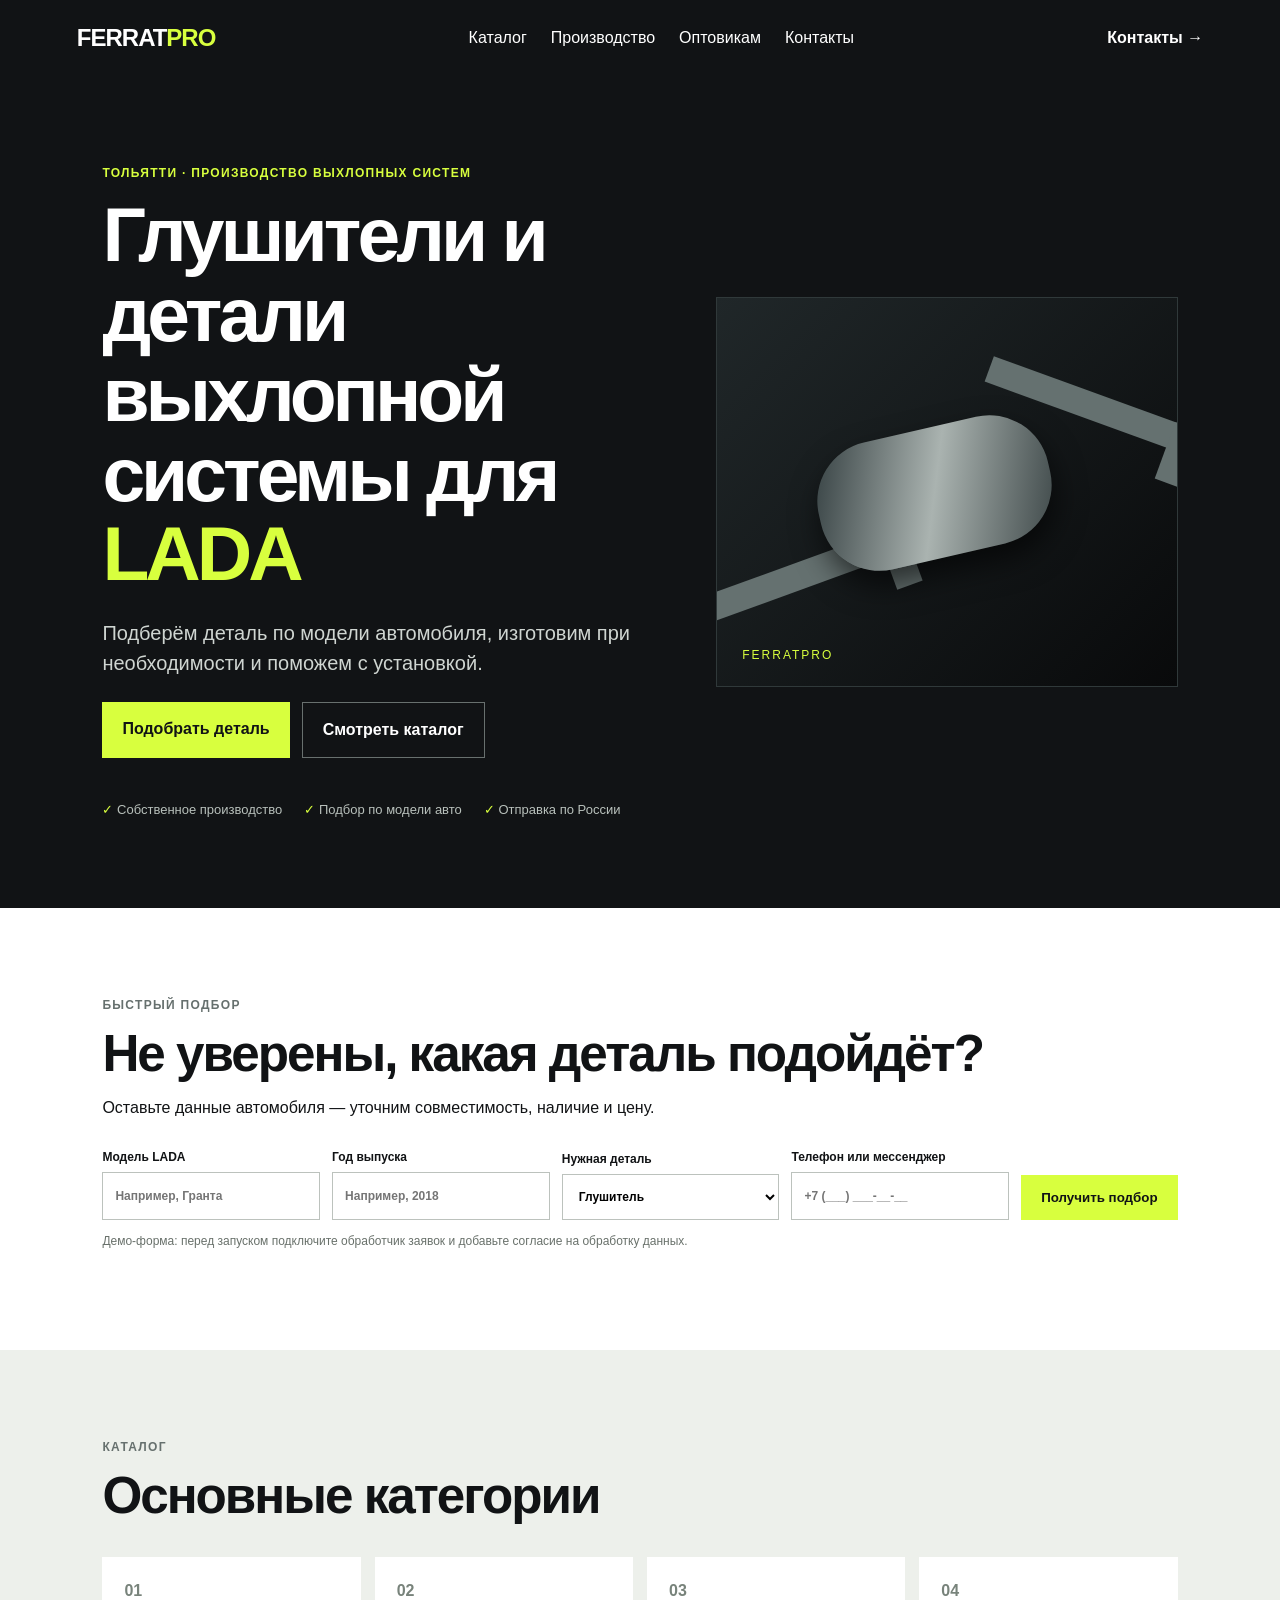
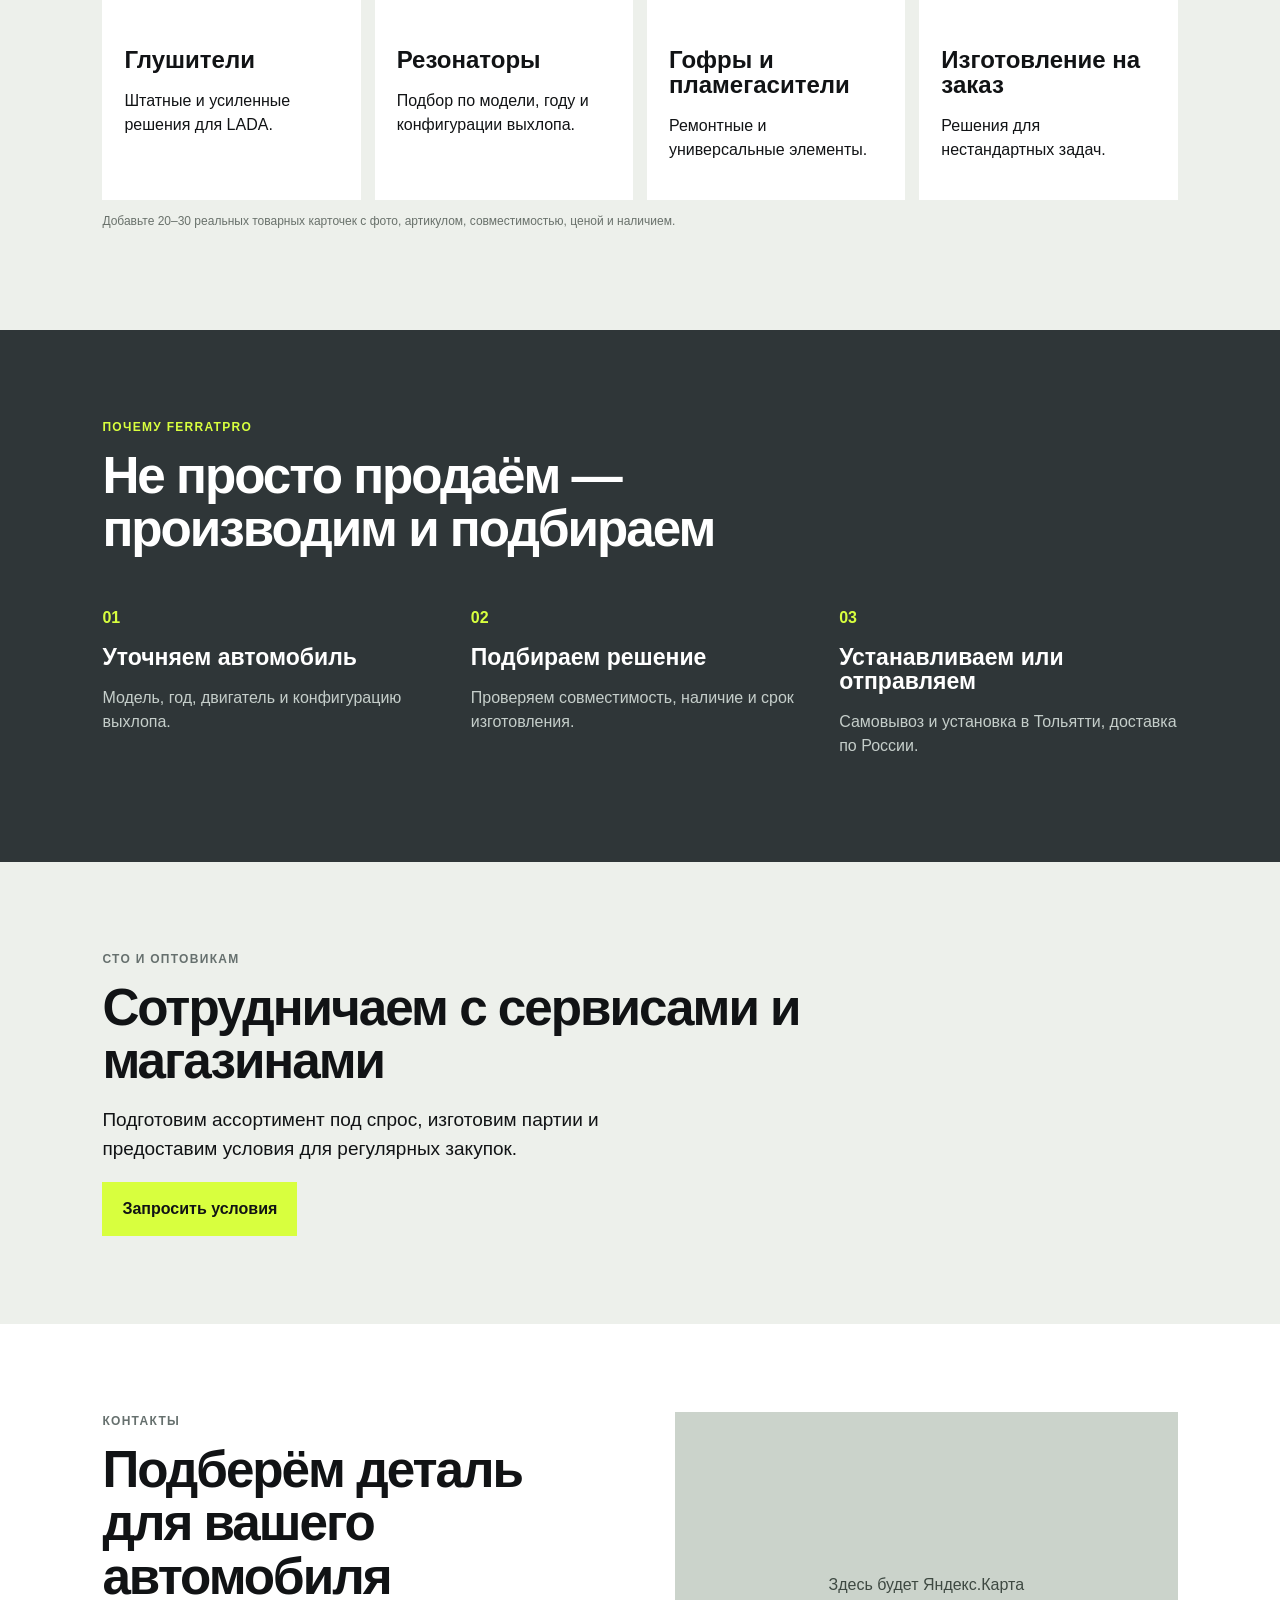
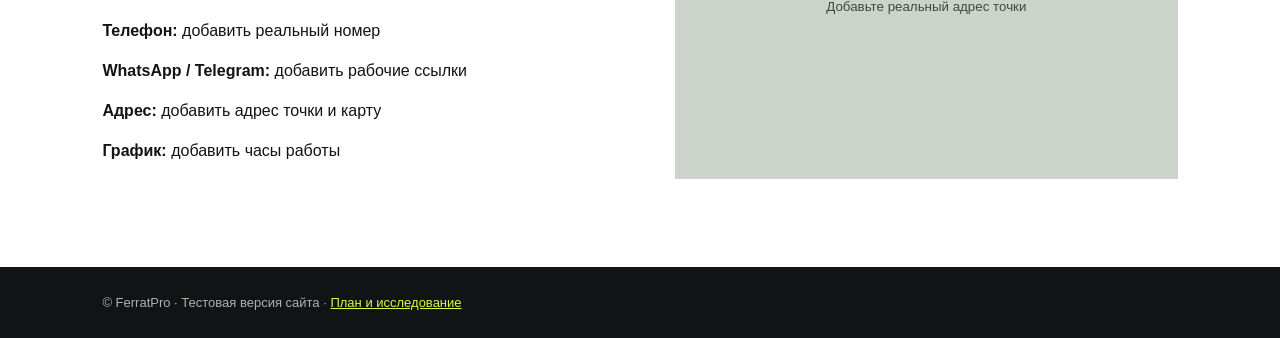
==== index.html @ 1a4247a0 "Add FerratPro MVP landing and project analysis" ====
<!doctype html>
<html lang="ru">
  <head>
    <meta charset="UTF-8" />
    <meta name="viewport" content="width=device-width, initial-scale=1.0" />
    <meta name="description" content="FerratPro — производство и подбор деталей выхлопной системы для LADA в Тольятти." />
    <title>FerratPro — детали выхлопной системы для LADA</title>
    <link rel="stylesheet" href="styles.css" />
  </head>
  <body>
    <header class="header">
      <a class="logo" href="#">FERRAT<span>PRO</span></a>
      <nav aria-label="Основная навигация">
        <a href="#catalog">Каталог</a>
        <a href="#production">Производство</a>
        <a href="#wholesale">Оптовикам</a>
        <a href="#contacts">Контакты</a>
      </nav>
      <a class="phone" href="#contacts">Контакты →</a>
    </header>

    <main>
      <section class="hero">
        <div>
          <p class="eyebrow">ТОЛЬЯТТИ · ПРОИЗВОДСТВО ВЫХЛОПНЫХ СИСТЕМ</p>
          <h1>Глушители и детали выхлопной системы для <em>LADA</em></h1>
          <p class="lead">Подберём деталь по модели автомобиля, изготовим при необходимости и поможем с установкой.</p>
          <div class="actions">
            <a class="button" href="#selection">Подобрать деталь</a>
            <a class="button secondary" href="#catalog">Смотреть каталог</a>
          </div>
          <ul class="facts">
            <li>Собственное производство</li>
            <li>Подбор по модели авто</li>
            <li>Отправка по России</li>
          </ul>
        </div>
        <div class="hero-art" aria-label="Иллюстрация детали выхлопной системы">
          <div class="pipe pipe-one"></div><div class="pipe pipe-two"></div><div class="muffler"></div>
          <span>FERRATPRO</span>
        </div>
      </section>

      <section id="selection" class="selection">
        <p class="eyebrow">БЫСТРЫЙ ПОДБОР</p>
        <h2>Не уверены, какая деталь подойдёт?</h2>
        <p>Оставьте данные автомобиля — уточним совместимость, наличие и цену.</p>
        <form onsubmit="return submitSelection(event)">
          <label>Модель LADA <input required name="model" placeholder="Например, Гранта" /></label>
          <label>Год выпуска <input required name="year" inputmode="numeric" placeholder="Например, 2018" /></label>
          <label>Нужная деталь <select name="part"><option>Глушитель</option><option>Резонатор</option><option>Гофра</option><option>Пламегаситель</option><option>Нужна консультация</option></select></label>
          <label>Телефон или мессенджер <input required name="contact" placeholder="+7 (___) ___-__-__" /></label>
          <button class="button" type="submit">Получить подбор</button>
        </form>
        <p class="form-note">Демо-форма: перед запуском подключите обработчик заявок и добавьте согласие на обработку данных.</p>
      </section>

      <section id="catalog" class="section">
        <p class="eyebrow">КАТАЛОГ</p><h2>Основные категории</h2>
        <div class="cards">
          <article><b>01</b><h3>Глушители</h3><p>Штатные и усиленные решения для LADA.</p></article>
          <article><b>02</b><h3>Резонаторы</h3><p>Подбор по модели, году и конфигурации выхлопа.</p></article>
          <article><b>03</b><h3>Гофры и пламегасители</h3><p>Ремонтные и универсальные элементы.</p></article>
          <article><b>04</b><h3>Изготовление на заказ</h3><p>Решения для нестандартных задач.</p></article>
        </div>
        <p class="placeholder">Добавьте 20–30 реальных товарных карточек с фото, артикулом, совместимостью, ценой и наличием.</p>
      </section>

      <section id="production" class="dark-section">
        <p class="eyebrow">ПОЧЕМУ FERRATPRO</p>
        <h2>Не просто продаём — производим и подбираем</h2>
        <div class="steps">
          <div><span>01</span><h3>Уточняем автомобиль</h3><p>Модель, год, двигатель и конфигурацию выхлопа.</p></div>
          <div><span>02</span><h3>Подбираем решение</h3><p>Проверяем совместимость, наличие и срок изготовления.</p></div>
          <div><span>03</span><h3>Устанавливаем или отправляем</h3><p>Самовывоз и установка в Тольятти, доставка по России.</p></div>
        </div>
      </section>

      <section id="wholesale" class="section wholesale">
        <p class="eyebrow">СТО И ОПТОВИКАМ</p><h2>Сотрудничаем с сервисами и магазинами</h2>
        <p>Подготовим ассортимент под спрос, изготовим партии и предоставим условия для регулярных закупок.</p>
        <a class="button" href="#contacts">Запросить условия</a>
      </section>

      <section id="contacts" class="contacts">
        <div><p class="eyebrow">КОНТАКТЫ</p><h2>Подберём деталь для вашего автомобиля</h2>
          <p><strong>Телефон:</strong> добавить реальный номер</p>
          <p><strong>WhatsApp / Telegram:</strong> добавить рабочие ссылки</p>
          <p><strong>Адрес:</strong> добавить адрес точки и карту</p>
          <p><strong>График:</strong> добавить часы работы</p>
        </div>
        <div class="map">Здесь будет Яндекс.Карта<br /><small>Добавьте реальный адрес точки</small></div>
      </section>
    </main>
    <footer>© FerratPro · Тестовая версия сайта · <a href="redmi.md">План и исследование</a></footer>
    <script>
      function submitSelection(event) {
        event.preventDefault();
        alert('Спасибо! В тестовой версии форма не отправляет данные. Подключите CRM, почту или мессенджер перед запуском.');
        return false;
      }
    </script>
  </body>
</html>
---- styles.css ----
:root { --ink:#111315; --steel:#2f3638; --acid:#d8ff3e; --mist:#edf0eb; --white:#fff; }
* { box-sizing:border-box; } html { scroll-behavior:smooth; } body { margin:0; background:var(--mist); color:var(--ink); font:16px/1.5 Arial, sans-serif; }
.header { min-height:76px; display:flex; align-items:center; justify-content:space-between; padding:0 6vw; background:var(--ink); color:white; position:sticky; top:0; z-index:2; }
.logo { color:white; text-decoration:none; font-size:24px; font-weight:900; letter-spacing:-1px; }.logo span { color:var(--acid); }.header nav { display:flex; gap:24px; }.header a { color:inherit; text-decoration:none; }.phone { font-weight:bold; }
main > section { padding:88px 8vw; }.hero { min-height:650px; display:grid; grid-template-columns:1.1fr .9fr; align-items:center; gap:50px; background:var(--ink); color:white; overflow:hidden; }.eyebrow { margin:0 0 13px; color:#66706e; font-size:12px; font-weight:bold; letter-spacing:1.3px; }.hero .eyebrow { color:var(--acid); } h1,h2,h3 { line-height:1.04; margin:0; } h1 { max-width:720px; font-size:clamp(44px,6vw,84px); letter-spacing:-4px; } h1 em { color:var(--acid); font-style:normal; }.lead { max-width:550px; margin:24px 0; font-size:20px; color:#cfd5d1; }.actions { display:flex; flex-wrap:wrap; gap:12px; }.button { display:inline-block; border:0; background:var(--acid); color:var(--ink); padding:15px 20px; text-decoration:none; font-weight:bold; cursor:pointer; }.secondary { border:1px solid #68706e; color:white; background:transparent; }.facts { display:flex; gap:22px; padding:0; margin:42px 0 0; list-style:none; font-size:13px; color:#b8c0bb; }.facts li::before { content:"✓ "; color:var(--acid); }
.hero-art { height:390px; position:relative; background:radial-gradient(circle at 55% 45%,#596365 0 5%,transparent 6%),linear-gradient(135deg,#202729,#090a0b); border:1px solid #30393a; overflow:hidden; }.hero-art span { position:absolute; bottom:22px; left:25px; font-size:12px; letter-spacing:2px; color:var(--acid); }.muffler { position:absolute; width:235px; height:130px; top:130px; left:100px; border-radius:60px; background:linear-gradient(110deg,#313c3e,#aab3b0,#3a4445); transform:rotate(-13deg); box-shadow:0 15px 30px #0009; }.pipe { position:absolute; width:220px; height:60px; border:27px solid #657170; border-left:0; border-bottom:0; }.pipe-one { top:94px; right:-20px; transform:rotate(20deg); }.pipe-two { bottom:66px; left:-18px; transform:rotate(-20deg); }
.selection { background:white; }.selection h2,.section h2,.dark-section h2,.contacts h2 { font-size:clamp(32px,4vw,56px); letter-spacing:-2px; }.selection form { display:grid; grid-template-columns:repeat(4,1fr) auto; gap:12px; align-items:end; margin-top:28px; }.selection label { font-size:12px; font-weight:bold; }.selection input,.selection select { width:100%; display:block; margin-top:6px; padding:14px 12px; border:1px solid #bcc2bd; background:white; font:inherit; }.form-note,.placeholder { font-size:12px; color:#69716b; }.cards { margin-top:35px; display:grid; grid-template-columns:repeat(4,1fr); gap:14px; }.cards article { min-height:205px; padding:22px; background:white; }.cards b { color:#78837b; }.cards h3 { margin:45px 0 10px; font-size:24px; }
.dark-section { background:var(--steel); color:white; }.dark-section .eyebrow { color:var(--acid); }.dark-section h2 { max-width:700px; }.steps { display:grid; grid-template-columns:repeat(3,1fr); gap:30px; margin-top:50px; }.steps span { color:var(--acid); font-weight:bold; }.steps h3 { margin:16px 0 8px; font-size:23px; }.steps p { color:#c5ceca; }.wholesale { max-width:950px; }.wholesale > p:not(.eyebrow) { max-width:600px; font-size:19px; }.contacts { display:grid; grid-template-columns:1fr 1fr; gap:70px; background:white; }.map { min-height:290px; display:grid; place-items:center; align-content:center; text-align:center; background:#cbd3cb; color:#3e4942; } footer { padding:26px 8vw; background:var(--ink); color:#aab4ae; font-size:13px; } footer a { color:var(--acid); }
@media (max-width:850px) { .header nav { display:none; }.hero,.contacts { grid-template-columns:1fr; }.hero { min-height:auto; padding-top:70px; }.hero-art { height:280px; }.selection form,.cards,.steps { grid-template-columns:1fr 1fr; }.selection form .button { width:100%; }.facts { display:block; }.facts li { margin:7px 0; } }
@media (max-width:520px) { main > section { padding:60px 6vw; }.header { padding:0 6vw; }.phone { font-size:13px; }.selection form,.cards,.steps { grid-template-columns:1fr; } h1 { letter-spacing:-2px; }.hero-art { display:none; } }
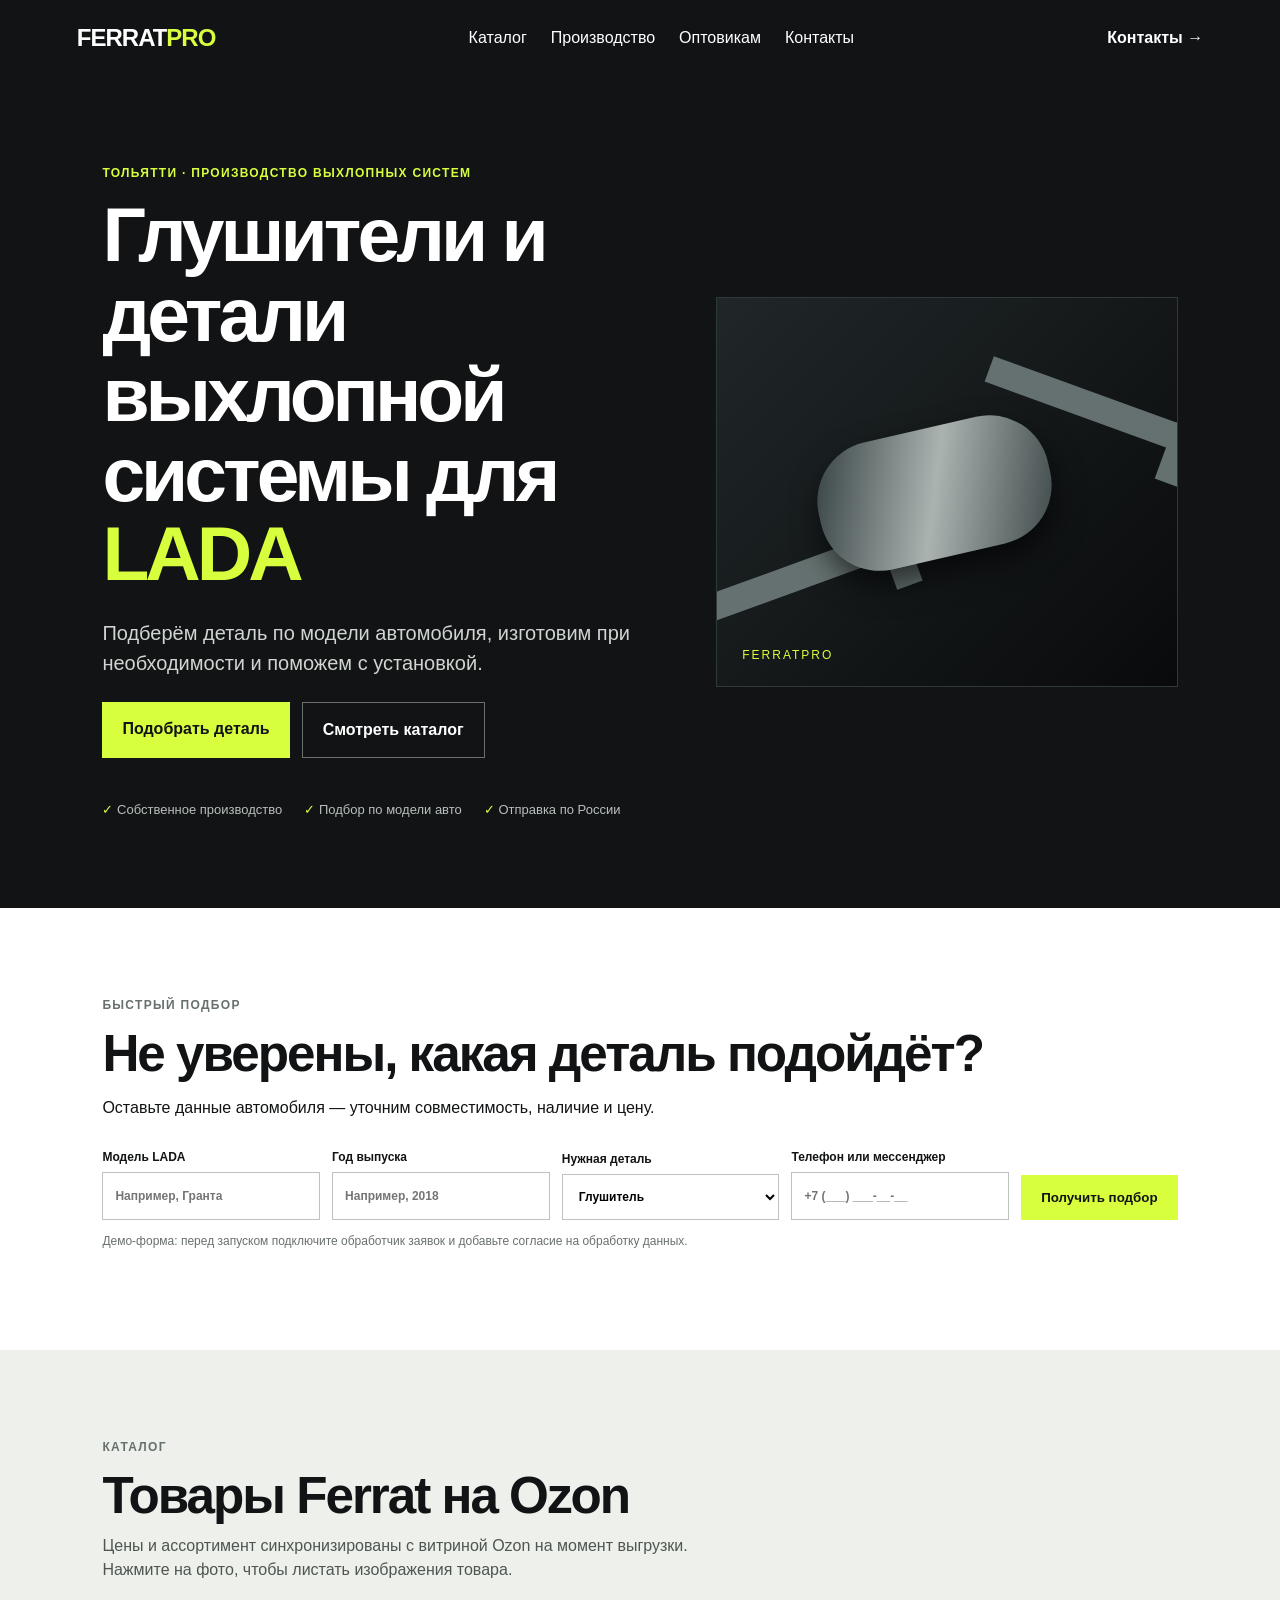
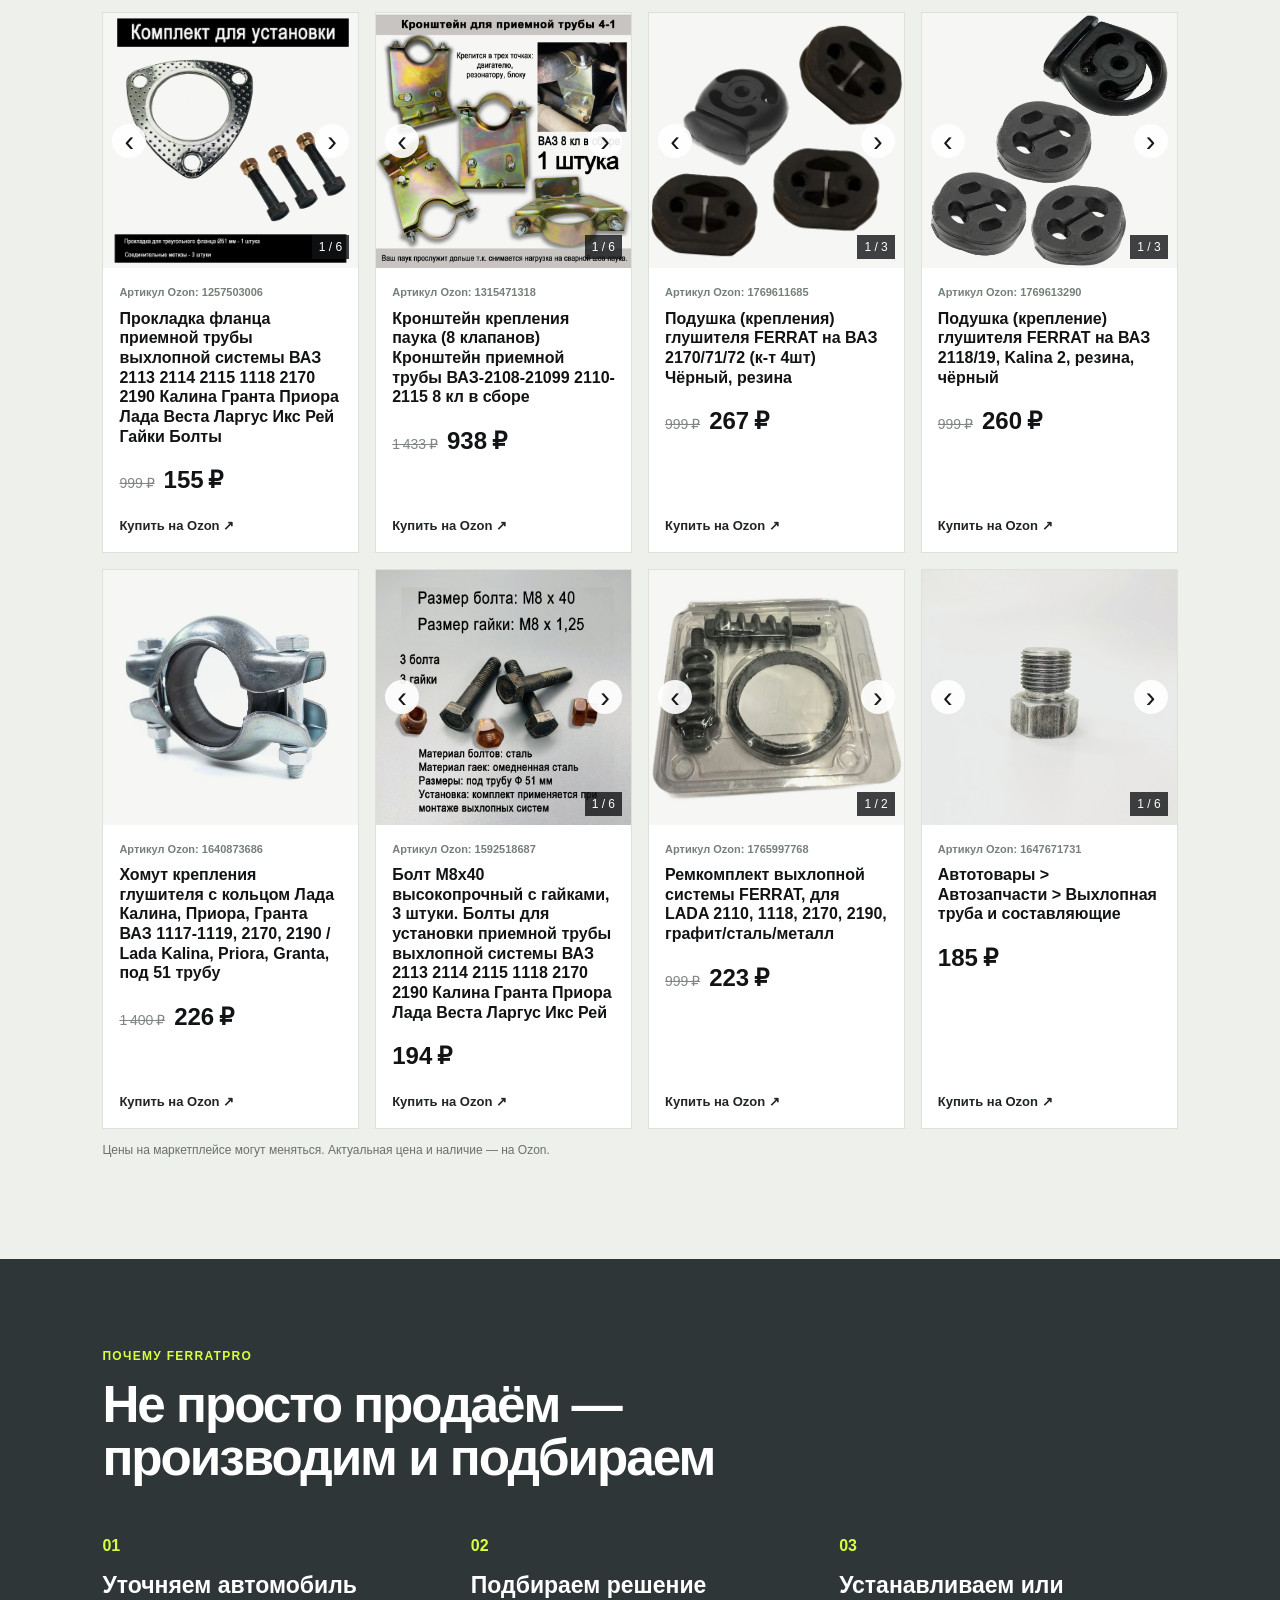
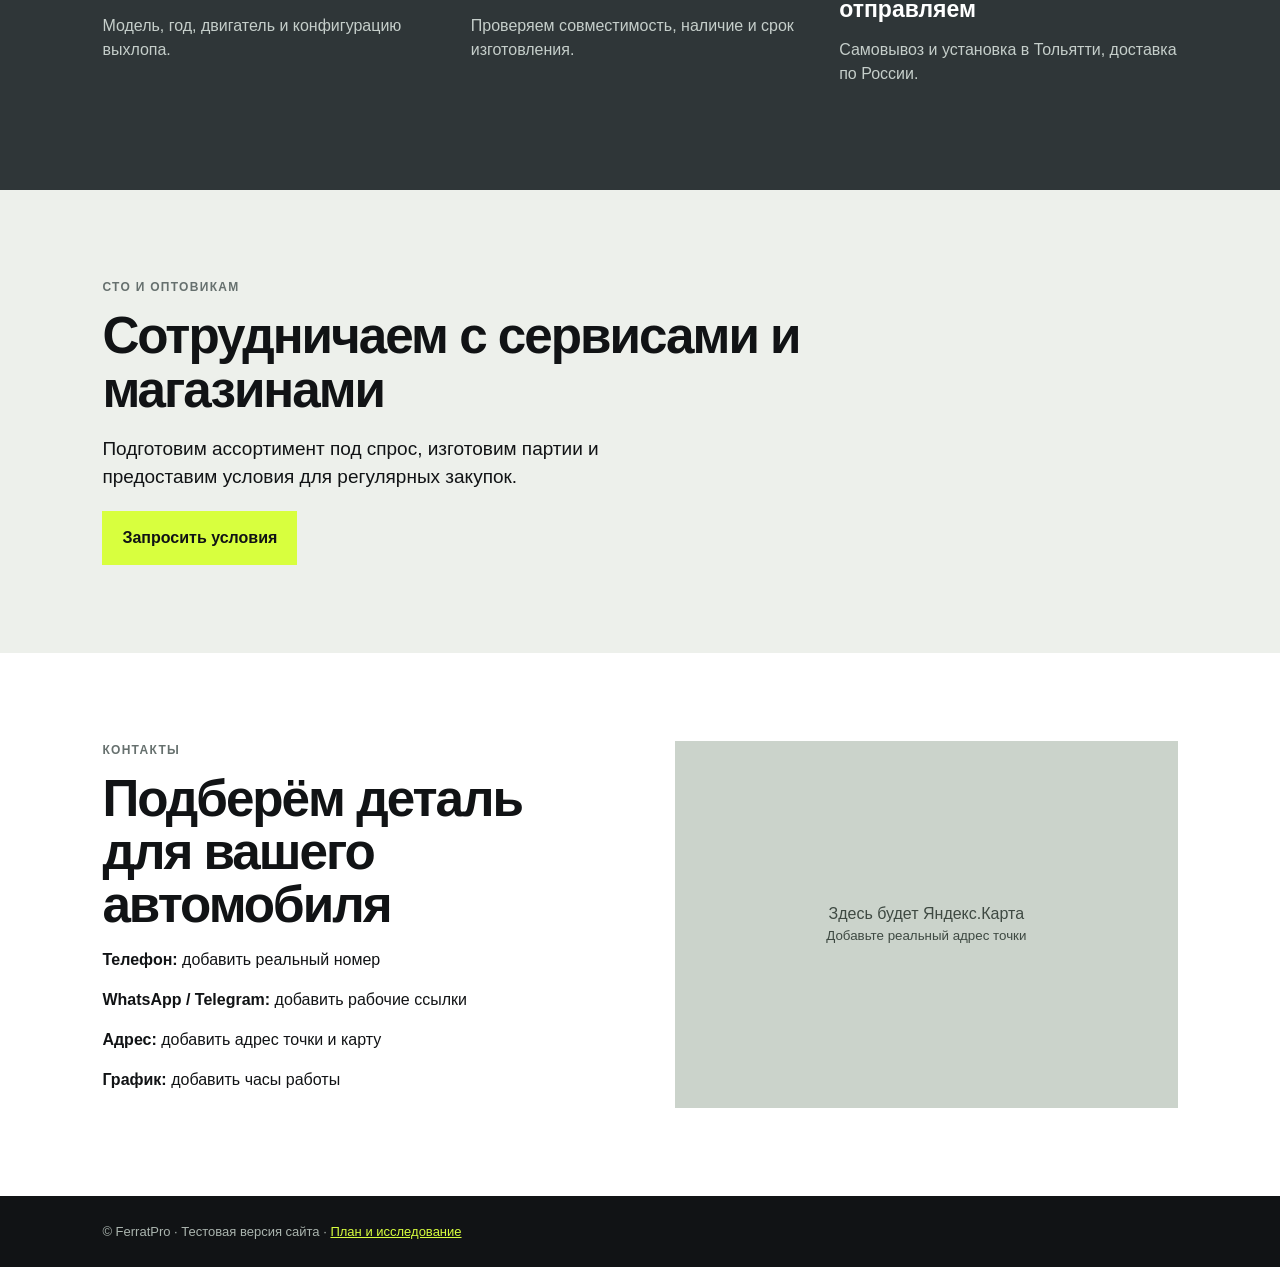
==== commit 49be54f8: "Add Ozon product catalogue with image galleries" ====
--- a/index.html
+++ b/index.html
@@ -56,14 +56,10 @@
       </section>
 
       <section id="catalog" class="section">
-        <p class="eyebrow">КАТАЛОГ</p><h2>Основные категории</h2>
-        <div class="cards">
-          <article><b>01</b><h3>Глушители</h3><p>Штатные и усиленные решения для LADA.</p></article>
-          <article><b>02</b><h3>Резонаторы</h3><p>Подбор по модели, году и конфигурации выхлопа.</p></article>
-          <article><b>03</b><h3>Гофры и пламегасители</h3><p>Ремонтные и универсальные элементы.</p></article>
-          <article><b>04</b><h3>Изготовление на заказ</h3><p>Решения для нестандартных задач.</p></article>
-        </div>
-        <p class="placeholder">Добавьте 20–30 реальных товарных карточек с фото, артикулом, совместимостью, ценой и наличием.</p>
+        <p class="eyebrow">КАТАЛОГ</p><h2>Товары Ferrat на Ozon</h2>
+        <p class="catalog-intro">Цены и ассортимент синхронизированы с витриной Ozon на момент выгрузки. Нажмите на фото, чтобы листать изображения товара.</p>
+        <div id="product-grid" class="product-grid"></div>
+        <p class="placeholder">Цены на маркетплейсе могут меняться. Актуальная цена и наличие — на Ozon.</p>
       </section>
 
       <section id="production" class="dark-section">
@@ -92,8 +88,40 @@
         <div class="map">Здесь будет Яндекс.Карта<br /><small>Добавьте реальный адрес точки</small></div>
       </section>
     </main>
-    <footer>© FerratPro · Тестовая версия сайта · <a href="redmi.md">План и исследование</a></footer>
+    <footer>© FerratPro · Тестовая версия сайта · <a href="README.md">План и исследование</a></footer>
+    <script src="catalog.js"></script>
     <script>
+      const escapeHtml = (value) => String(value).replace(/[&<>"']/g, char => ({'&':'&amp;','<':'&lt;','>':'&gt;','"':'&quot;',"'":'&#039;'}[char]));
+      const productGrid = document.querySelector('#product-grid');
+      productGrid.innerHTML = window.FERRAT_PRODUCTS.map((product, productIndex) => `
+        <article class="product-card">
+          <div class="product-gallery" data-gallery="${productIndex}">
+            <img src="${product.images[0]}" alt="${escapeHtml(product.name)}" loading="lazy" />
+            ${product.images.length > 1 ? `<button class="gallery-button previous" aria-label="Предыдущее фото">‹</button><button class="gallery-button next" aria-label="Следующее фото">›</button><span class="gallery-count">1 / ${product.images.length}</span>` : ''}
+          </div>
+          <div class="product-body">
+            <p class="article">Артикул Ozon: ${product.id}</p>
+            <h3>${escapeHtml(product.name)}</h3>
+            <div class="prices">${product.oldPrice ? `<del>${product.oldPrice}</del>` : ''}<strong>${product.price}</strong></div>
+            <a class="ozon-link" href="${product.ozonUrl}" target="_blank" rel="noopener">Купить на Ozon ↗</a>
+          </div>
+        </article>`).join('');
+
+      document.querySelectorAll('.product-gallery').forEach(gallery => {
+        const product = window.FERRAT_PRODUCTS[gallery.dataset.gallery];
+        if (product.images.length < 2) return;
+        let current = 0;
+        const image = gallery.querySelector('img');
+        const count = gallery.querySelector('.gallery-count');
+        const show = step => {
+          current = (current + step + product.images.length) % product.images.length;
+          image.src = product.images[current];
+          count.textContent = `${current + 1} / ${product.images.length}`;
+        };
+        gallery.querySelector('.previous').addEventListener('click', () => show(-1));
+        gallery.querySelector('.next').addEventListener('click', () => show(1));
+      });
+
       function submitSelection(event) {
         event.preventDefault();
         alert('Спасибо! В тестовой версии форма не отправляет данные. Подключите CRM, почту или мессенджер перед запуском.');
--- a/styles.css
+++ b/styles.css
@@ -4,7 +4,7 @@
 .logo { color:white; text-decoration:none; font-size:24px; font-weight:900; letter-spacing:-1px; }.logo span { color:var(--acid); }.header nav { display:flex; gap:24px; }.header a { color:inherit; text-decoration:none; }.phone { font-weight:bold; }
 main > section { padding:88px 8vw; }.hero { min-height:650px; display:grid; grid-template-columns:1.1fr .9fr; align-items:center; gap:50px; background:var(--ink); color:white; overflow:hidden; }.eyebrow { margin:0 0 13px; color:#66706e; font-size:12px; font-weight:bold; letter-spacing:1.3px; }.hero .eyebrow { color:var(--acid); } h1,h2,h3 { line-height:1.04; margin:0; } h1 { max-width:720px; font-size:clamp(44px,6vw,84px); letter-spacing:-4px; } h1 em { color:var(--acid); font-style:normal; }.lead { max-width:550px; margin:24px 0; font-size:20px; color:#cfd5d1; }.actions { display:flex; flex-wrap:wrap; gap:12px; }.button { display:inline-block; border:0; background:var(--acid); color:var(--ink); padding:15px 20px; text-decoration:none; font-weight:bold; cursor:pointer; }.secondary { border:1px solid #68706e; color:white; background:transparent; }.facts { display:flex; gap:22px; padding:0; margin:42px 0 0; list-style:none; font-size:13px; color:#b8c0bb; }.facts li::before { content:"✓ "; color:var(--acid); }
 .hero-art { height:390px; position:relative; background:radial-gradient(circle at 55% 45%,#596365 0 5%,transparent 6%),linear-gradient(135deg,#202729,#090a0b); border:1px solid #30393a; overflow:hidden; }.hero-art span { position:absolute; bottom:22px; left:25px; font-size:12px; letter-spacing:2px; color:var(--acid); }.muffler { position:absolute; width:235px; height:130px; top:130px; left:100px; border-radius:60px; background:linear-gradient(110deg,#313c3e,#aab3b0,#3a4445); transform:rotate(-13deg); box-shadow:0 15px 30px #0009; }.pipe { position:absolute; width:220px; height:60px; border:27px solid #657170; border-left:0; border-bottom:0; }.pipe-one { top:94px; right:-20px; transform:rotate(20deg); }.pipe-two { bottom:66px; left:-18px; transform:rotate(-20deg); }
-.selection { background:white; }.selection h2,.section h2,.dark-section h2,.contacts h2 { font-size:clamp(32px,4vw,56px); letter-spacing:-2px; }.selection form { display:grid; grid-template-columns:repeat(4,1fr) auto; gap:12px; align-items:end; margin-top:28px; }.selection label { font-size:12px; font-weight:bold; }.selection input,.selection select { width:100%; display:block; margin-top:6px; padding:14px 12px; border:1px solid #bcc2bd; background:white; font:inherit; }.form-note,.placeholder { font-size:12px; color:#69716b; }.cards { margin-top:35px; display:grid; grid-template-columns:repeat(4,1fr); gap:14px; }.cards article { min-height:205px; padding:22px; background:white; }.cards b { color:#78837b; }.cards h3 { margin:45px 0 10px; font-size:24px; }
+.selection { background:white; }.selection h2,.section h2,.dark-section h2,.contacts h2 { font-size:clamp(32px,4vw,56px); letter-spacing:-2px; }.selection form { display:grid; grid-template-columns:repeat(4,1fr) auto; gap:12px; align-items:end; margin-top:28px; }.selection label { font-size:12px; font-weight:bold; }.selection input,.selection select { width:100%; display:block; margin-top:6px; padding:14px 12px; border:1px solid #bcc2bd; background:white; font:inherit; }.form-note,.placeholder { font-size:12px; color:#69716b; }.catalog-intro { max-width:620px; margin:12px 0 30px; color:#4e5651; }.product-grid { display:grid; grid-template-columns:repeat(4,minmax(0,1fr)); gap:16px; }.product-card { display:flex; flex-direction:column; min-width:0; background:#fff; border:1px solid #dce1dc; }.product-gallery { position:relative; aspect-ratio:1/1; background:#f6f7f5; overflow:hidden; }.product-gallery img { display:block; width:100%; height:100%; object-fit:contain; mix-blend-mode:multiply; }.gallery-button { position:absolute; top:50%; width:34px; height:34px; border:0; border-radius:50%; background:#ffffffe8; color:#151817; cursor:pointer; font-size:29px; line-height:24px; transform:translateY(-50%); }.gallery-button:hover { background:var(--acid); }.previous { left:9px; }.next { right:9px; }.gallery-count { position:absolute; bottom:9px; right:9px; padding:3px 7px; color:white; background:#111315cc; font-size:12px; }.product-body { display:flex; flex:1; flex-direction:column; padding:16px; }.article { margin:0 0 8px; color:#758078; font-size:11px; font-weight:bold; }.product-body h3 { font-size:16px; line-height:1.23; }.prices { display:flex; align-items:baseline; flex-wrap:wrap; gap:9px; margin-top:16px; }.prices strong { font-size:24px; }.prices del { color:#808783; font-size:14px; }.ozon-link { display:block; margin-top:auto; padding-top:18px; color:#202624; font-size:13px; font-weight:bold; text-decoration:none; }.ozon-link:hover { color:#668000; }
 .dark-section { background:var(--steel); color:white; }.dark-section .eyebrow { color:var(--acid); }.dark-section h2 { max-width:700px; }.steps { display:grid; grid-template-columns:repeat(3,1fr); gap:30px; margin-top:50px; }.steps span { color:var(--acid); font-weight:bold; }.steps h3 { margin:16px 0 8px; font-size:23px; }.steps p { color:#c5ceca; }.wholesale { max-width:950px; }.wholesale > p:not(.eyebrow) { max-width:600px; font-size:19px; }.contacts { display:grid; grid-template-columns:1fr 1fr; gap:70px; background:white; }.map { min-height:290px; display:grid; place-items:center; align-content:center; text-align:center; background:#cbd3cb; color:#3e4942; } footer { padding:26px 8vw; background:var(--ink); color:#aab4ae; font-size:13px; } footer a { color:var(--acid); }
-@media (max-width:850px) { .header nav { display:none; }.hero,.contacts { grid-template-columns:1fr; }.hero { min-height:auto; padding-top:70px; }.hero-art { height:280px; }.selection form,.cards,.steps { grid-template-columns:1fr 1fr; }.selection form .button { width:100%; }.facts { display:block; }.facts li { margin:7px 0; } }
-@media (max-width:520px) { main > section { padding:60px 6vw; }.header { padding:0 6vw; }.phone { font-size:13px; }.selection form,.cards,.steps { grid-template-columns:1fr; } h1 { letter-spacing:-2px; }.hero-art { display:none; } }
+@media (max-width:850px) { .header nav { display:none; }.hero,.contacts { grid-template-columns:1fr; }.hero { min-height:auto; padding-top:70px; }.hero-art { height:280px; }.selection form,.product-grid,.steps { grid-template-columns:1fr 1fr; }.selection form .button { width:100%; }.facts { display:block; }.facts li { margin:7px 0; } }
+@media (max-width:520px) { main > section { padding:60px 6vw; }.header { padding:0 6vw; }.phone { font-size:13px; }.selection form,.product-grid,.steps { grid-template-columns:1fr; } h1 { letter-spacing:-2px; }.hero-art { display:none; } }
